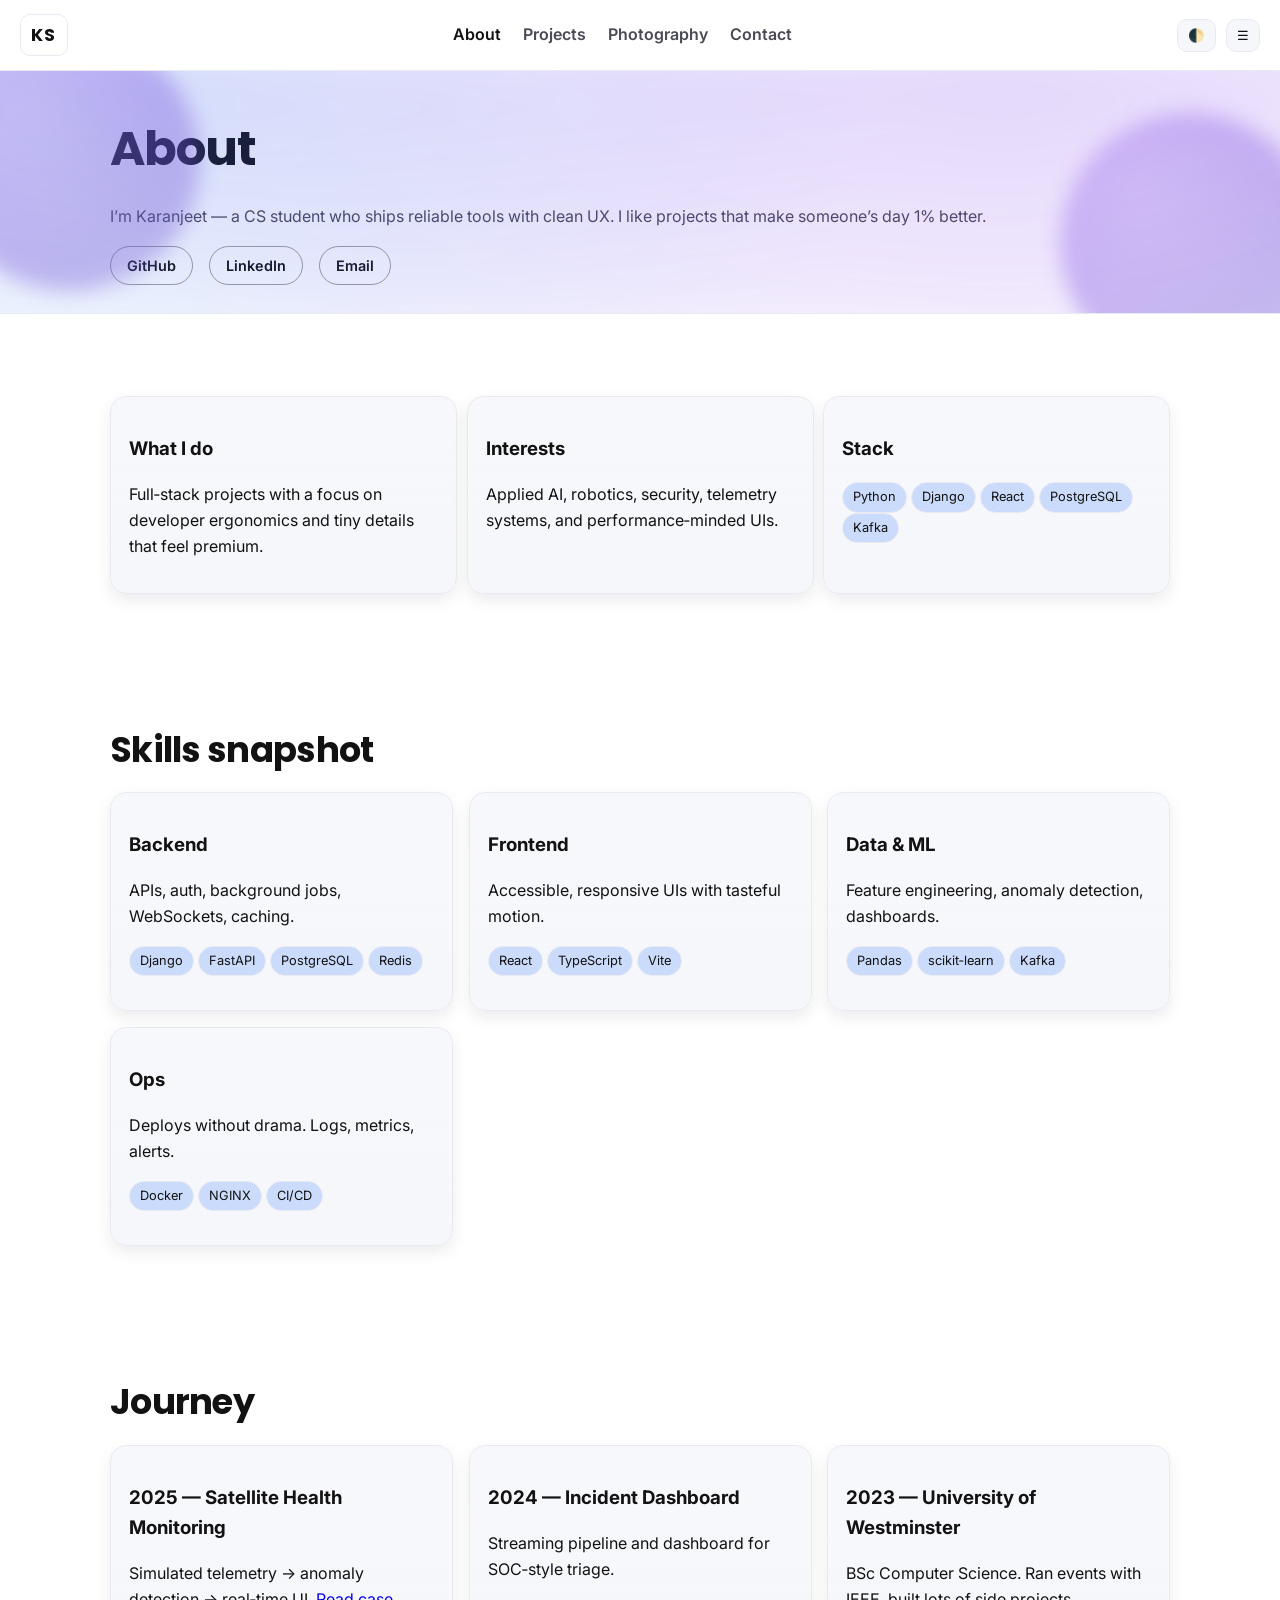
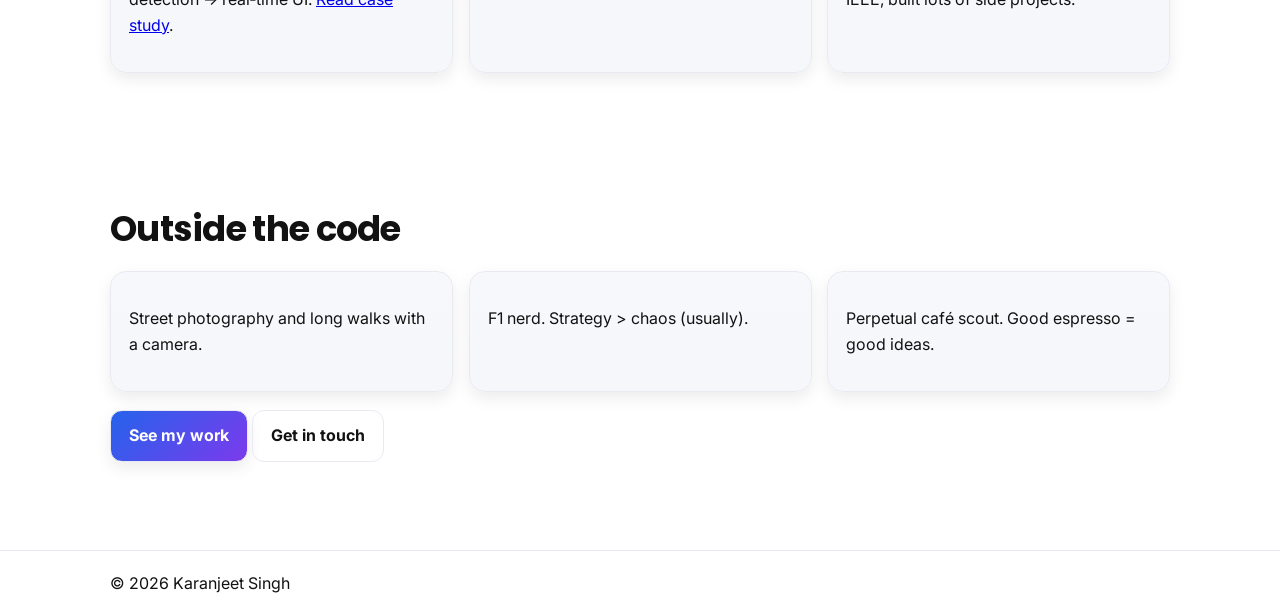
==== karans-web/about.html @ 2b8ff7bc "fix: flatten karans-web folder structure" ====
<!DOCTYPE html>
<html lang="en" data-theme="dark">
<head>
  <meta charset="utf-8" />
  <meta name="viewport" content="width=device-width,initial-scale=1" />
  <title>About — Karanjeet Singh</title>
  <meta name="description" content="About Karanjeet Singh — Computer Science student & aspiring Software Engineer focusing on clean UX, practical tooling, and ML‑tinged projects." />

  <!-- SEO & Social Sharing -->
  <link rel="canonical" href="https://YOUR-DOMAIN/about.html">
  <meta property="og:type" content="website">
  <meta property="og:title" content="About — Karanjeet Singh">
  <meta property="og:description" content="Who I am, what I’ve built, and how I work.">
  <meta property="og:image" content="https://YOUR-DOMAIN/assets/preview.jpg">
  <meta name="twitter:card" content="summary_large_image">

  <!-- JSON-LD: Person -->
  <script type="application/ld+json">
  {
    "@context":"https://schema.org",
    "@type":"Person",
    "name":"Karanjeet Singh",
    "url":"https://YOUR-DOMAIN/",
    "sameAs": ["https://github.com/YOUR","https://www.linkedin.com/in/YOUR"]
  }
  </script>

  <link rel="stylesheet" href="styles.css" />
  <link rel="preconnect" href="https://fonts.googleapis.com">
  <link rel="preconnect" href="https://fonts.gstatic.com" crossorigin>
  <link href="https://fonts.googleapis.com/css2?family=Poppins:wght@300;600;700&family=Inter:wght@400;600&display=swap" rel="stylesheet">
</head>
<body>
<a class="skip-link" href="#content">Skip to content</a>

<header class="site-header">
  <a href="index.html" class="logo">KS</a>
  <nav class="nav" id="nav">
    <a class="magnetic" href="about.html">About</a>
    <a class="magnetic" href="projects.html">Projects</a>
    <a class="magnetic" href="photos.html">Photography</a>
    <a class="magnetic" href="contact.html">Contact</a>
  </nav>
  <div class="header-actions">
    <button class="btn-ico" id="themeToggle" aria-label="Toggle theme">🌓</button>
    <button class="btn-ico" id="menuToggle" aria-label="Menu">☰</button>
  </div>
</header>

<main id="content">

  <!-- Hero -->
  <section class="hero">
    <div class="container reveal">
      <h1>About</h1>
      <p class="lede">I’m Karanjeet — a CS student who ships reliable tools with clean UX. I like projects that make someone’s day 1% better.</p>

      <div class="social-links">
        <a href="https://github.com/YOUR" target="_blank" rel="noopener">GitHub</a>
        <a href="https://www.linkedin.com/in/YOUR" target="_blank" rel="noopener">LinkedIn</a>
        <a href="mailto:you@example.com">Email</a>
      </div>
    </div>
    <div class="mesh parallax" aria-hidden="true"></div>
    <div class="orb orb-1 parallax" aria-hidden="true"></div>
    <div class="orb orb-2 parallax" aria-hidden="true"></div>
  </section>

  <!-- Quick highlights -->
  <section class="section">
    <div class="container">
      <ul class="highlights reveal">
        <li class="card">
          <h3>What I do</h3>
          <p>Full‑stack projects with a focus on developer ergonomics and tiny details that feel premium.</p>
        </li>
        <li class="card">
          <h3>Interests</h3>
          <p>Applied AI, robotics, security, telemetry systems, and performance‑minded UIs.</p>
        </li>
        <li class="card">
          <h3>Stack</h3>
          <p><span class="pill">Python</span> <span class="pill">Django</span> <span class="pill">React</span> <span class="pill">PostgreSQL</span> <span class="pill">Kafka</span></p>
        </li>
      </ul>
    </div>
  </section>

  <!-- Skills grid -->
  <section class="section">
    <div class="container">
      <h2 class="reveal">Skills snapshot</h2>
      <div class="grid cards reveal">
        <div class="card">
          <h3>Backend</h3>
          <p>APIs, auth, background jobs, WebSockets, caching.</p>
          <p><span class="pill">Django</span> <span class="pill">FastAPI</span> <span class="pill">PostgreSQL</span> <span class="pill">Redis</span></p>
        </div>
        <div class="card">
          <h3>Frontend</h3>
          <p>Accessible, responsive UIs with tasteful motion.</p>
          <p><span class="pill">React</span> <span class="pill">TypeScript</span> <span class="pill">Vite</span></p>
        </div>
        <div class="card">
          <h3>Data & ML</h3>
          <p>Feature engineering, anomaly detection, dashboards.</p>
          <p><span class="pill">Pandas</span> <span class="pill">scikit‑learn</span> <span class="pill">Kafka</span></p>
        </div>
        <div class="card">
          <h3>Ops</h3>
          <p>Deploys without drama. Logs, metrics, alerts.</p>
          <p><span class="pill">Docker</span> <span class="pill">NGINX</span> <span class="pill">CI/CD</span></p>
        </div>
      </div>
    </div>
  </section>

  <!-- Timeline -->
  <section class="section">
    <div class="container">
      <h2 class="reveal">Journey</h2>
      <div class="grid cards reveal">
        <div class="card">
          <h3>2025 — Satellite Health Monitoring</h3>
          <p>Simulated telemetry → anomaly detection → real‑time UI. <a href="case-study.html">Read case study</a>.</p>
        </div>
        <div class="card">
          <h3>2024 — Incident Dashboard</h3>
          <p>Streaming pipeline and dashboard for SOC‑style triage.</p>
        </div>
        <div class="card">
          <h3>2023 — University of Westminster</h3>
          <p>BSc Computer Science. Ran events with IEEE, built lots of side projects.</p>
        </div>
      </div>
    </div>
  </section>

  <!-- Fun facts -->
  <section class="section">
    <div class="container">
      <h2 class="reveal">Outside the code</h2>
      <div class="grid cards reveal">
        <div class="card"><p>Street photography and long walks with a camera.</p></div>
        <div class="card"><p>F1 nerd. Strategy > chaos (usually).</p></div>
        <div class="card"><p>Perpetual café scout. Good espresso = good ideas.</p></div>
      </div>
      <p class="reveal" style="margin-top:18px">
        <a class="btn primary pulse" href="projects.html">See my work</a>
        <a class="btn ghost" href="contact.html">Get in touch</a>
      </p>
    </div>
  </section>

</main>

<footer class="site-footer">
  <div class="footer-inner">
    <span>© <span id="year"></span> Karanjeet Singh</span>
    <a href="#top" class="btn back-to-top">↑ Top</a>
  </div>
</footer>

<script src="script.js"></script>
</body>
</html>
---- karans-web/styles.css ----
/* ============ Design tokens ============ */
:root{
  --bg:#0b0b10; --text:#e6e6ef; --muted:#a7a7b4; --card:#121219; --border:#1f1f2b;
  --accent1:#6a5acd; --accent2:#7c3aed; --accent3:#2563eb;
  --shadow-sm:0 6px 16px rgba(0,0,0,.25); --shadow:0 10px 30px rgba(0,0,0,.35);
  --radius:12px; --radius-lg:16px;
  --space-1:6px; --space-2:10px; --space-3:14px; --space-4:20px; --space-5:28px; --space-6:40px; --space-7:64px;
  --elev: translateY(-2px);
  --anim-fast:.18s cubic-bezier(.2,.8,.2,1);
  --anim-med:.35s cubic-bezier(.2,.8,.2,1);
  --anim-slow:.8s cubic-bezier(.2,.8,.2,1);
}
:root[data-theme='light']{
  --bg:#fff; --text:#121212; --muted:#4a4a55; --card:#f6f7fb; --border:#e9e9f2;
  --shadow-sm:0 6px 16px rgba(0,0,0,.08); --shadow:0 10px 25px rgba(0,0,0,.10);
}

*{box-sizing:border-box}
html,body{height:100%}
body{
  margin:0; background:var(--bg); color:var(--text);
  font-family:Inter,system-ui,-apple-system,Segoe UI,Roboto,sans-serif;
  line-height:1.6; text-rendering:optimizeLegibility; -webkit-font-smoothing:antialiased;
  scroll-behavior:smooth;
  transition: background-color .35s linear, color .35s linear; /* theme crossfade */
}

/* ===== Accessibility ===== */
.skip-link{position:absolute;left:-9999px;top:auto;width:1px;height:1px;overflow:hidden}
.skip-link:focus{
  position:fixed;left:var(--space-4);top:var(--space-4);z-index:1000;
  background:var(--card);color:var(--text);padding:var(--space-2) var(--space-3);
  border:1px solid var(--border);border-radius:var(--radius);
}
:focus-visible{outline:3px solid color-mix(in oklab,var(--accent2) 45%,transparent);outline-offset:2px;border-radius:8px}

/* ===== Header / Nav ===== */
.site-header{
  position:sticky;top:0;z-index:50;display:flex;justify-content:space-between;align-items:center;
  padding:var(--space-3) var(--space-4);border-bottom:1px solid var(--border);
  backdrop-filter:blur(8px);background:color-mix(in oklab,var(--bg) 85%, transparent);
  transition: background-color var(--anim-med), border-color var(--anim-med);
}
.logo{
  font-family:Poppins,Inter,sans-serif;font-weight:700;letter-spacing:.08em;text-decoration:none;color:var(--text);
  font-size:1.1rem;border:1px solid var(--border);padding:6px 10px;border-radius:10px;will-change:transform;
  transition: transform var(--anim-fast);
}
.logo:hover{transform: translateY(-1px)}
.nav{display:flex;gap:22px}
.nav a{color:var(--muted);text-decoration:none;font-weight:600;transition: color var(--anim-fast)}
.nav a.is-active,.nav a:hover{color:var(--text)}
/* make magnetic nav links visibly movable */
.nav a.magnetic{display:inline-block;will-change:transform;transition:transform .12s ease}

.header-actions{display:flex;gap:10px;align-items:center}
.btn-ico{
  background:var(--card);color:var(--text);border:1px solid var(--border);
  padding:8px 10px;border-radius:10px;cursor:pointer;position:relative;overflow:hidden;
  transition: transform var(--anim-fast), background-color var(--anim-fast), border-color var(--anim-fast);
}
.btn-ico:active{transform:scale(.97)}

/* ===== Layout ===== */
.container{max-width:1100px;margin:0 auto;padding-inline:20px}
.section{padding:var(--space-7) 0}
h1,h2{font-family:Poppins,Inter,sans-serif;font-weight:700;letter-spacing:-.02em}
h1{font-size:clamp(2rem,6vw,3rem);margin:0 0 var(--space-2)}
h2{font-size:clamp(1.6rem,4.5vw,2.2rem);margin:0 0 var(--space-3)}
.subhead,.lede,.caption,.about p,.content p{color:var(--muted)}

/* ===== Hero + flourishes ===== */
.hero{
  position:relative;overflow:hidden;padding:var(--space-6) 0 var(--space-5);
  border-bottom:1px solid var(--border);
}
.mesh{
  position:absolute;inset:-20%;
  background:
    radial-gradient(1000px 600px at 70% -10%, color-mix(in oklab,var(--accent2) 40%, transparent), transparent),
    radial-gradient(800px 500px at 20% 10%, color-mix(in oklab,var(--accent3) 35%, transparent), transparent);
  filter:blur(40px);opacity:.6;pointer-events:none;
  animation: meshFloat 28s ease-in-out infinite alternate;
}
@keyframes meshFloat{
  0%{transform:translate3d(-1%,0,0) scale(1)}
  100%{transform:translate3d(1%,1%,0) scale(1.02)}
}
.orb{position:absolute;width:260px;height:260px;border-radius:50%;
  background:radial-gradient(circle at 30% 30%,#ffffff40,transparent 60%),linear-gradient(135deg,var(--accent2),var(--accent1));
  filter:blur(10px);opacity:.35;pointer-events:none;
}
.orb-1{top:-40px;left:-60px;animation:orbDrift 36s ease-in-out infinite alternate}
.orb-2{bottom:-60px;right:-40px;animation:orbDrift 42s ease-in-out infinite alternate-reverse}
@keyframes orbDrift{
  0%{transform:translate3d(0,0,0) scale(1)}
  50%{transform:translate3d(10px,6px,0) scale(1.03)}
  100%{transform:translate3d(-6px,10px,0) scale(1.02)}
}

/* ===== Buttons / Ripple ===== */
.btn{
  display:inline-block;padding:12px 18px;border-radius:var(--radius);text-decoration:none;font-weight:700;border:1px solid var(--border);
  position:relative;overflow:hidden;transition: transform var(--anim-fast), box-shadow var(--anim-fast), background-color var(--anim-fast), color var(--anim-fast);
}
.btn.primary{background:linear-gradient(135deg,var(--accent3),var(--accent2));color:#fff;box-shadow:var(--shadow-sm)}
.btn.ghost{background:transparent;color:var(--text)}
.btn:hover{transform:var(--elev);box-shadow:var(--shadow)}
.btn .ripple{
  position:absolute;border-radius:999px;transform:translate(-50%,-50%);pointer-events:none;
  background:color-mix(in oklab, #fff 35%, transparent);opacity:.45;animation:ripple .6s ease-out forwards;
}
@keyframes ripple{from{width:0;height:0;opacity:.45}to{width:300px;height:300px;opacity:0}}

/* ===== Social link chips (transparent glow) ===== */
.social-links{display:flex;gap:1rem;margin-top:1rem;flex-wrap:wrap}
.social-links a{
  display:inline-block;padding:.45rem 1rem;border:1.5px solid color-mix(in oklab,var(--text) 40%,transparent);
  border-radius:999px;font-size:.9rem;font-weight:600;text-decoration:none;color:var(--text);
  transition:transform .2s ease, border-color .2s ease, color .2s ease, box-shadow .2s ease;
}
.social-links a:hover{
  border-color: color-mix(in oklab,var(--accent3) 75%,transparent);
  color: color-mix(in oklab,var(--accent3) 85%,var(--text));
  box-shadow:0 0 10px color-mix(in oklab,var(--accent3) 40%,transparent);
  transform: translateY(-2px);
}

/* ===== Chips / Pills ===== */
.chip{padding:8px 12px;border-radius:999px;border:1px solid var(--border);background:var(--card);color:var(--text);cursor:pointer;font-weight:600;transition: transform var(--anim-fast), background-color var(--anim-fast)}
.chip:hover{transform:translateY(-1px)}
.chip.active{outline:2px solid color-mix(in oklab,var(--accent2) 35%, transparent)}
.pill{display:inline-block;padding:4px 10px;font-size:.8rem;border-radius:999px;background:color-mix(in oklab,var(--accent3) 20%,var(--card));border:1px solid var(--border);color:var(--text)}

/* ===== Cards / Tilt / Image zoom ===== */
.grid.cards{display:grid;grid-template-columns:repeat(auto-fit,minmax(260px,1fr));gap:16px}
.card{
  display:block;padding:18px;border-radius:var(--radius-lg);text-decoration:none;color:var(--text);
  background:linear-gradient(180deg,color-mix(in oklab,var(--card) 86%,transparent),color-mix(in oklab,var(--card) 100%,transparent));
  border:1px solid var(--border);box-shadow:var(--shadow-sm);outline:2px solid transparent;
  transition: transform var(--anim-med), outline-color var(--anim-med), box-shadow var(--anim-med);
  transform-style: preserve-3d; will-change: transform;
}
.card:hover{outline-color:color-mix(in oklab,var(--accent2) 35%,transparent);box-shadow:var(--shadow)}
.project-card .thumb img, .masonry img{transition: transform var(--anim-slow)}
.project-card:hover .thumb img, .masonry img:hover{transform:scale(1.04)}

/* ===== Forms ===== */
label{display:block;margin:0 0 var(--space-2);font-weight:600}
input,textarea,select{
  width:100%;padding:12px;border-radius:10px;border:1px solid var(--border);background:var(--card);color:var(--text);
  transition: border-color var(--anim-fast), background-color var(--anim-fast);
}
input:focus,textarea:focus,select:focus{border-color:color-mix(in oklab,var(--accent3) 40%,transparent)}

/* ===== Page helpers ===== */
.highlights{display:grid;grid-template-columns:repeat(auto-fit,minmax(220px,1fr));gap:10px;padding:0;margin:18px 0 0;list-style:none}
.masonry{column-count:2;column-gap:12px}
.masonry img{width:100%;margin-bottom:12px;border-radius:14px;border:1px solid var(--border);display:block}
.contact-inner{display:grid;grid-template-columns:1.1fr .9fr;gap:22px;align-items:start}
.projects-grid{display:grid;grid-template-columns:repeat(auto-fit,minmax(280px,1fr));gap:18px}
.project-card{display:grid;grid-template-rows:180px auto auto;overflow:hidden}
.project-card .thumb{background:#0f0f17;border-bottom:1px solid var(--border)}
.project-card .thumb img{width:100%;height:100%;object-fit:cover;display:block}
.project-card .content{padding:16px 16px 6px}
.project-card .content h2{margin:6px 0 6px;font-size:1.15rem}
.project-card .card-footer{display:flex;gap:10px;justify-content:space-between;align-items:center;padding:12px 16px 16px}

/* ===== Code blocks (case study) ===== */
pre{background:var(--card);border:1px solid var(--border);padding:var(--space-3);border-radius:var(--radius);overflow:auto}
code{font-family:ui-monospace,SFMono-Regular,Menlo,Consolas,monospace;font-size:.92em}

/* ===== Footer / Back-to-top ===== */
.site-footer{border-top:1px solid var(--border);padding:var(--space-4) 0}
.footer-inner{max-width:1100px;margin:0 auto;padding-inline:20px;display:flex;align-items:center;justify-content:space-between}
.back-to-top{position:fixed;right:18px;bottom:18px;display:none}
.back-to-top.show{display:inline-block;animation:bttPulse 2.4s ease-in-out infinite}
@keyframes bttPulse{0%,100%{transform:translateY(0)}50%{transform:translateY(-2px)}}

/* ===== Progress bar (top) & transitions ===== */
.progress-bar{
  position:fixed;inset:0 0 auto 0;height:3px;background:linear-gradient(90deg,var(--accent3),var(--accent2));transform-origin:0 50%;
  transform:scaleX(0);z-index:60;box-shadow:0 1px 0 rgba(0,0,0,.1);
}
.page-transition{position:fixed;inset:0;background:var(--bg);z-index:9999;opacity:0;pointer-events:none;transition:opacity .35s ease}
.page-transition.active{opacity:1;pointer-events:auto}

/* ===== Reveals (staggered) ===== */
.reveal{opacity:0;transform:translateY(10px)}
.reveal.in{opacity:1;transform:none;transition:opacity .5s ease, transform .5s ease}
.reveal.delay-1{transition-delay:.05s}.reveal.delay-2{transition-delay:.12s}.reveal.delay-3{transition-delay:.18s}

/* ===== Easter egg toast & fireworks canvas ===== */
.egg-toast{
  position:fixed;left:50%;bottom:20px;transform:translateX(-50%);
  background:var(--card);color:var(--text);border:1px solid var(--border);
  padding:10px 14px;border-radius:12px;opacity:0;transition:opacity .25s ease;pointer-events:none;z-index:100000;
}
.egg-toast.show{opacity:1}
#fx-canvas{position:fixed;inset:0;width:100vw;height:100vh;pointer-events:none;z-index:99999;display:block}

/* ===== Mobile ===== */
@media (max-width:900px){
  .nav{display:none}
  .nav.open{
    display:flex;position:absolute;top:60px;right:20px;flex-direction:column;gap:12px;
    padding:14px;background:var(--card);border:1px solid var(--border);border-radius:12px;
    animation: menuPop var(--anim-med);
  }
  .masonry{column-count:1}
  .contact-inner{grid-template-columns:1fr}
}
@keyframes menuPop{from{opacity:0;transform:translateY(-4px)}to{opacity:1;transform:none}}

/* ===== Reduced motion & JS fallback ===== */
@media (prefers-reduced-motion: reduce){
  *{animation:none !important;transition:none !important;scroll-behavior:auto}
  .reveal{opacity:1 !important; transform:none !important}
}
html:not(.js) .reveal { opacity: 1 !important; transform: none !important; }
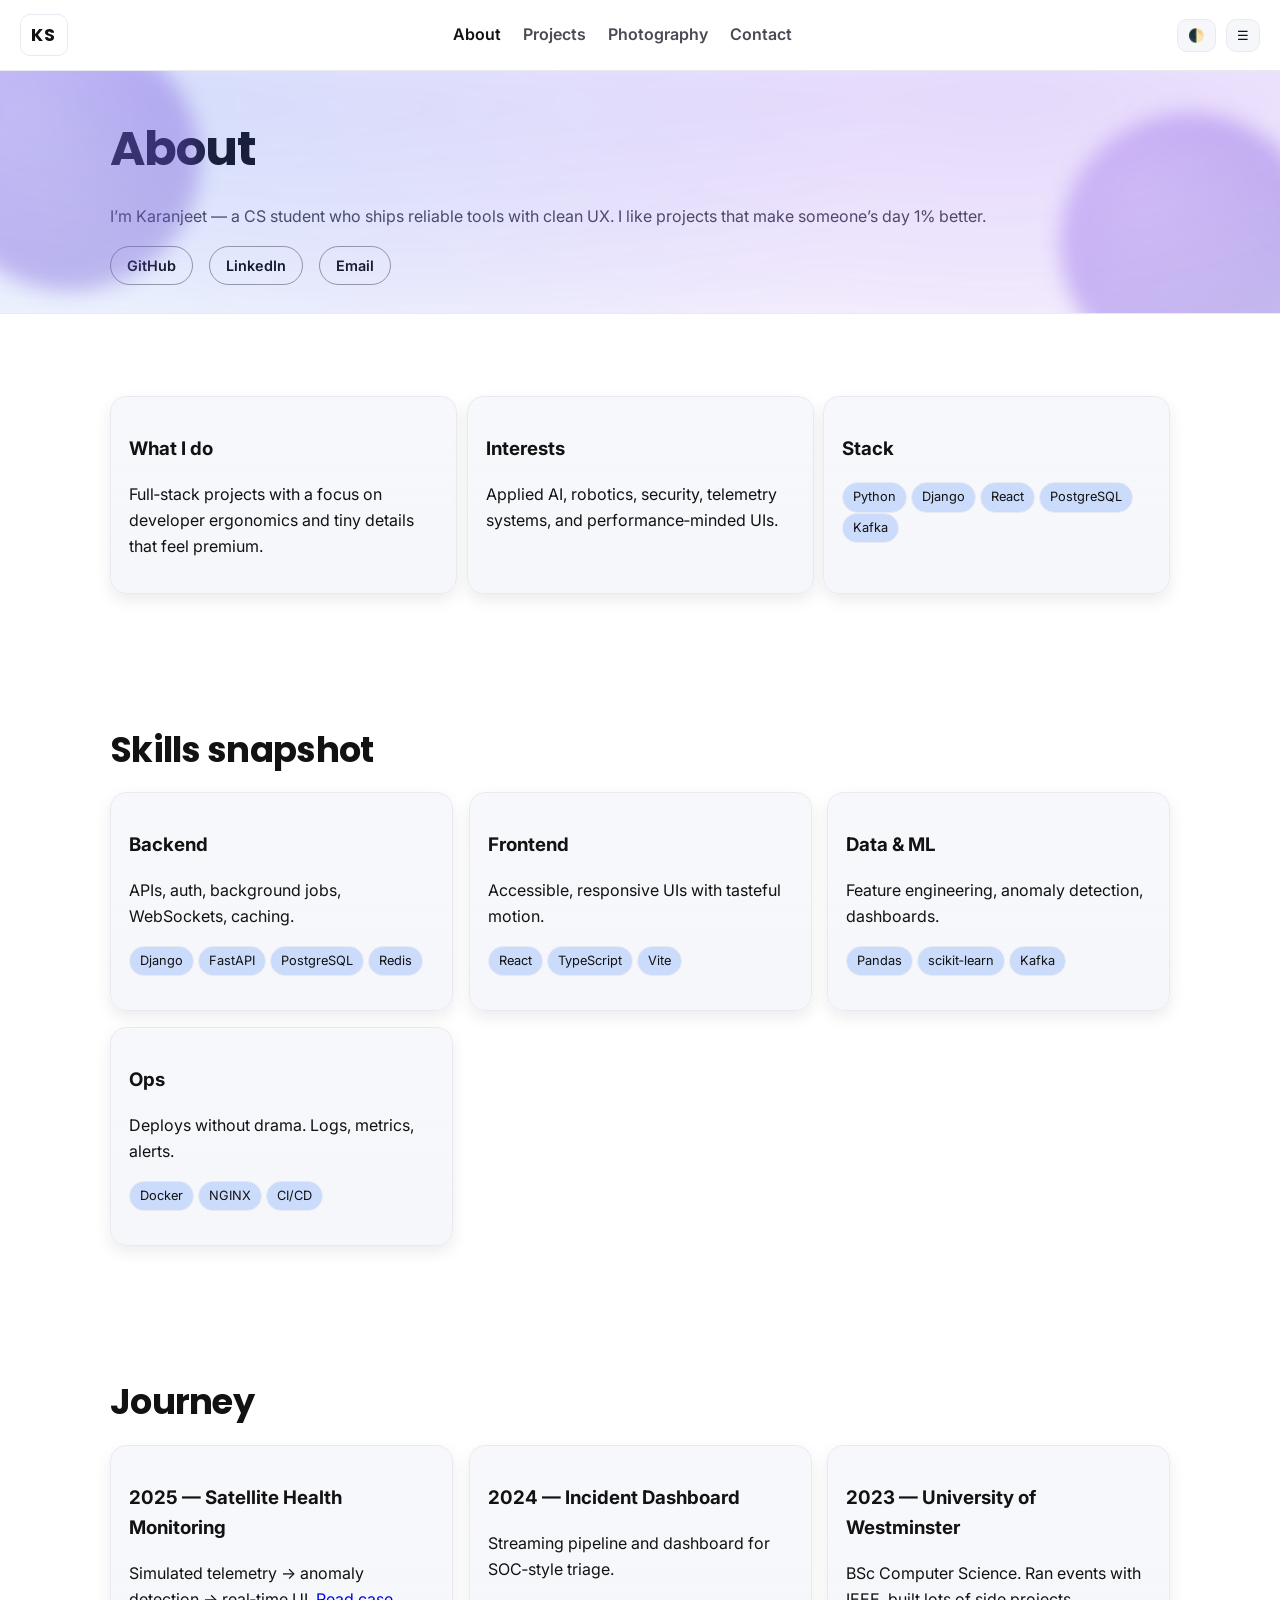
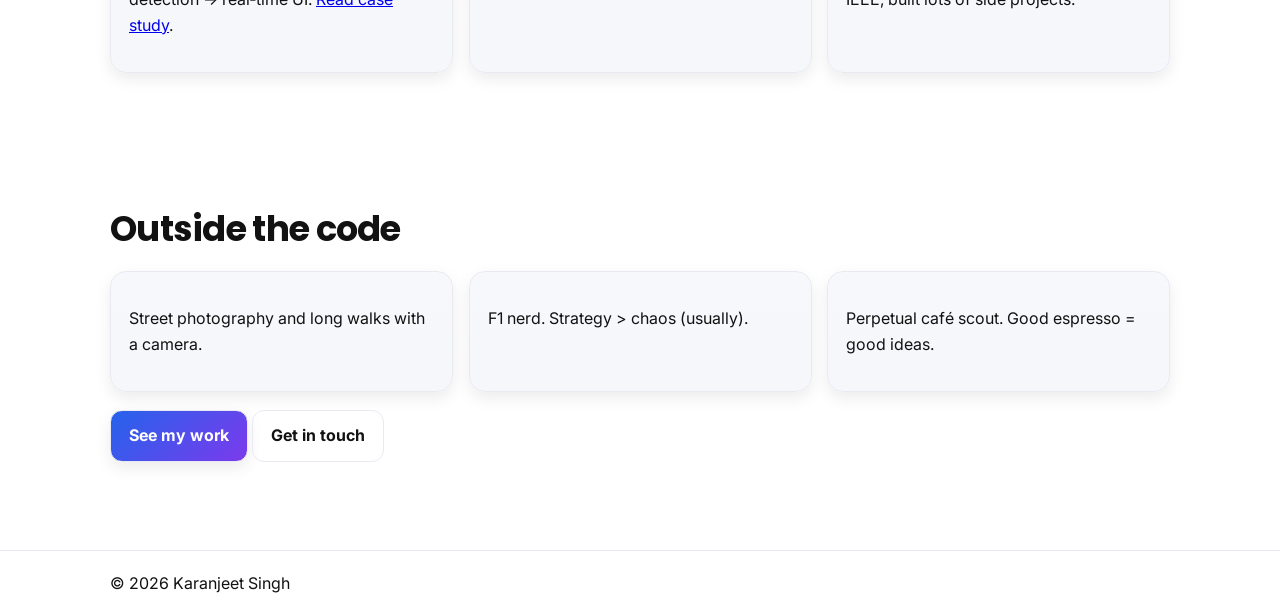
==== commit 98e9d403: "favicon and cover images" ====
--- a/karans-web/about.html
+++ b/karans-web/about.html
@@ -6,13 +6,21 @@
   <title>About — Karanjeet Singh</title>
   <meta name="description" content="About Karanjeet Singh — Computer Science student & aspiring Software Engineer focusing on clean UX, practical tooling, and ML‑tinged projects." />
 
+
+    <!-- Favicon -->
+  <link rel="icon" href="/favicon.ico" sizes="any">
+  <link rel="icon" type="image/png" href="/images/og-cover.jpg">
+  <link rel="apple-touch-icon" href="/images/og-cover.jpg">
+  <meta name="theme-color" content="#0b0b0e">
+  
   <!-- SEO & Social Sharing -->
-  <link rel="canonical" href="https://YOUR-DOMAIN/about.html">
-  <meta property="og:type" content="website">
-  <meta property="og:title" content="About — Karanjeet Singh">
-  <meta property="og:description" content="Who I am, what I’ve built, and how I work.">
-  <meta property="og:image" content="https://YOUR-DOMAIN/assets/preview.jpg">
-  <meta name="twitter:card" content="summary_large_image">
+    <link rel="canonical" href="https://www.karanjeet-singh.co.uk/">
+    <meta property="og:type" content="website">
+    <meta property="og:title" content="Karan">
+    <meta property="og:description" content="Welcome to my personal website! I'm Karanjeet Singh, a Computer Science student and aspiring Software Engineer. Explore my projects, photography, and get in touch.">
+    <meta property="og:image" content="https://www.karanjeet-singh.co.uk/og-cover.jpg">
+    <meta name="twitter:card" content="summary_large_image">
+    <meta name="twitter:image" content="https://www.karanjeet-singh.co.uk/og-cover.jpg">
 
   <!-- JSON-LD: Person -->
   <script type="application/ld+json">
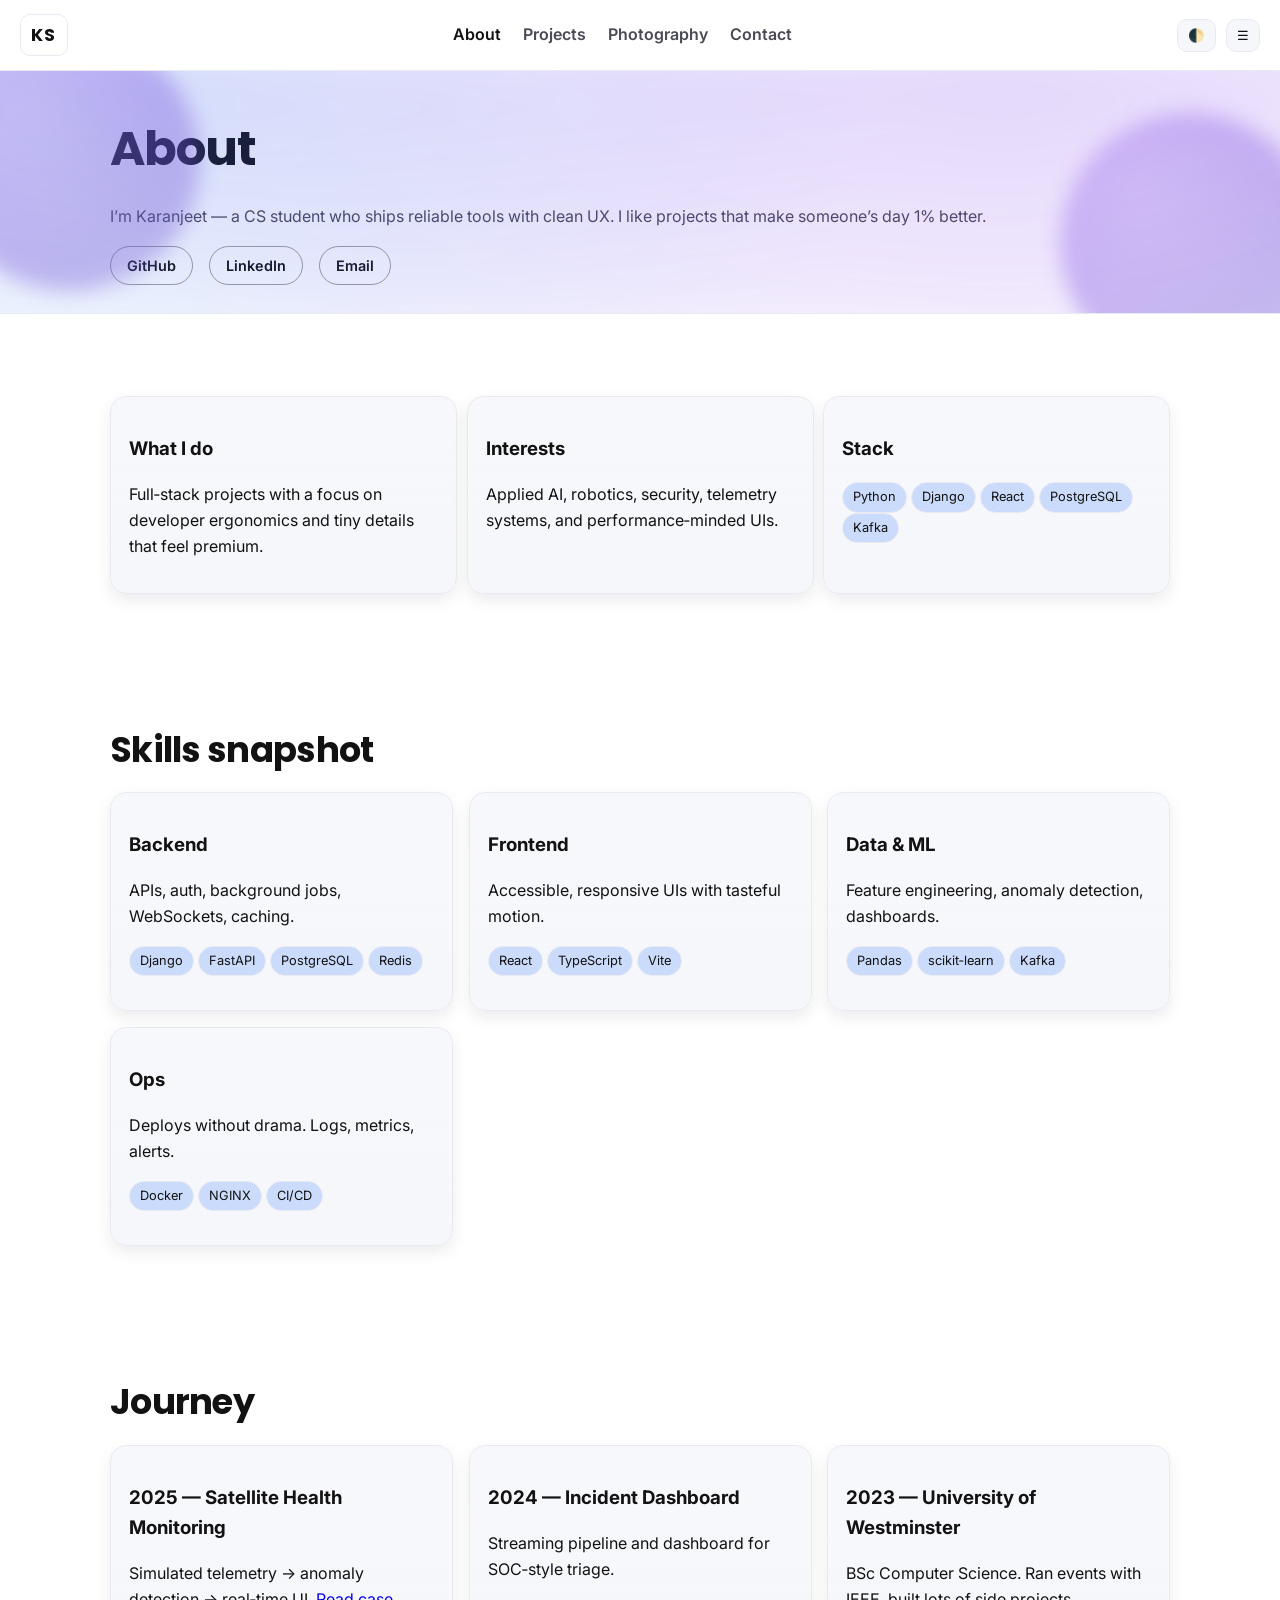
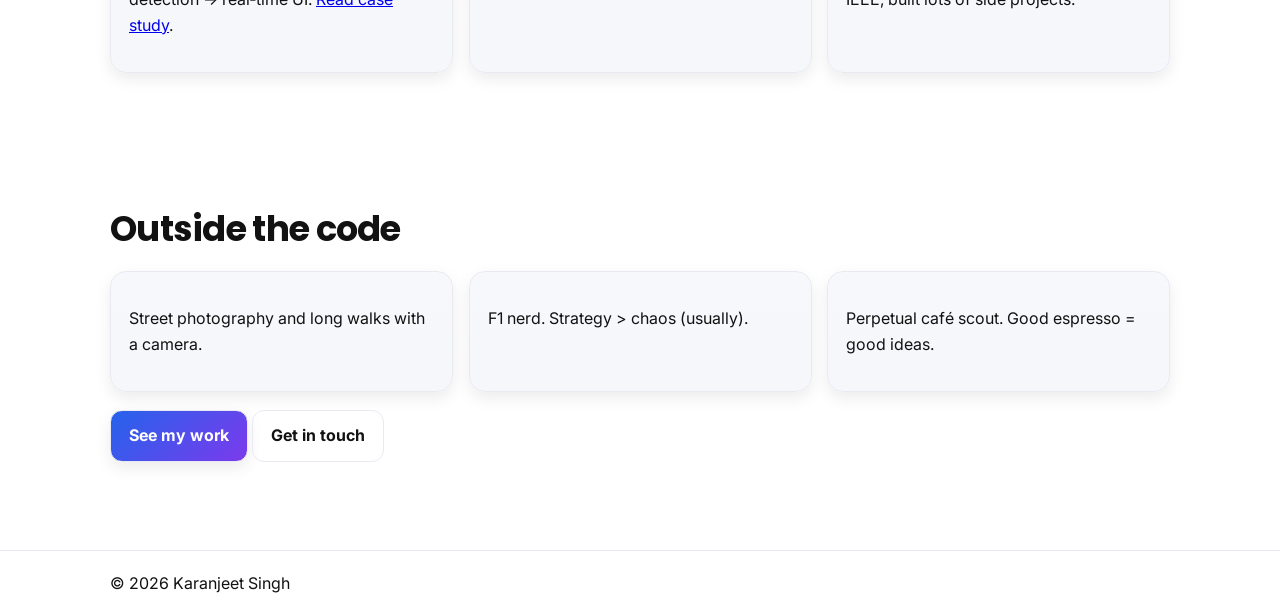
==== commit 62ef5be8: "social links updated" ====
--- a/karans-web/about.html
+++ b/karans-web/about.html
@@ -8,29 +8,31 @@
 
 
     <!-- Favicon -->
-  <link rel="icon" href="/favicon.ico" sizes="any">
-  <link rel="icon" type="image/png" href="/images/og-cover.jpg">
-  <link rel="apple-touch-icon" href="/images/og-cover.jpg">
-  <meta name="theme-color" content="#0b0b0e">
-  
-  <!-- SEO & Social Sharing -->
+    <link rel="icon" href="/favicon.ico" sizes="any">
+    <link rel="icon" type="image/png" href="images/og-cover.jpg">
+    <link rel="apple-touch-icon" href="images/og-cover.jpg">
+    <meta name="theme-color" content="#0b0b0e">
+    <!-- SEO & Social Sharing -->
     <link rel="canonical" href="https://www.karanjeet-singh.co.uk/">
     <meta property="og:type" content="website">
     <meta property="og:title" content="Karan">
     <meta property="og:description" content="Welcome to my personal website! I'm Karanjeet Singh, a Computer Science student and aspiring Software Engineer. Explore my projects, photography, and get in touch.">
-    <meta property="og:image" content="https://www.karanjeet-singh.co.uk/og-cover.jpg">
+    <meta property="og:image" content="images/og-cover.jpg">
     <meta name="twitter:card" content="summary_large_image">
-    <meta name="twitter:image" content="https://www.karanjeet-singh.co.uk/og-cover.jpg">
+    <meta name="twitter:image" content="images/og-cover.jpg">
 
   <!-- JSON-LD: Person -->
   <script type="application/ld+json">
-  {
-    "@context":"https://schema.org",
-    "@type":"Person",
-    "name":"Karanjeet Singh",
-    "url":"https://YOUR-DOMAIN/",
-    "sameAs": ["https://github.com/YOUR","https://www.linkedin.com/in/YOUR"]
-  }
+    {
+        "@context":"https://schema.org",
+        "@type":"Person",
+        "name":"Karanjeet Singh",
+        "url":"https://https://www.karanjeet-singh.co.uk/index.html/",
+        "sameAs":[
+            "https://github.com/Karan-Singh16",
+            "https://www.linkedin.com/in/karanjeet-singh-kingh16/"
+        ]
+    }
   </script>
 
   <link rel="stylesheet" href="styles.css" />
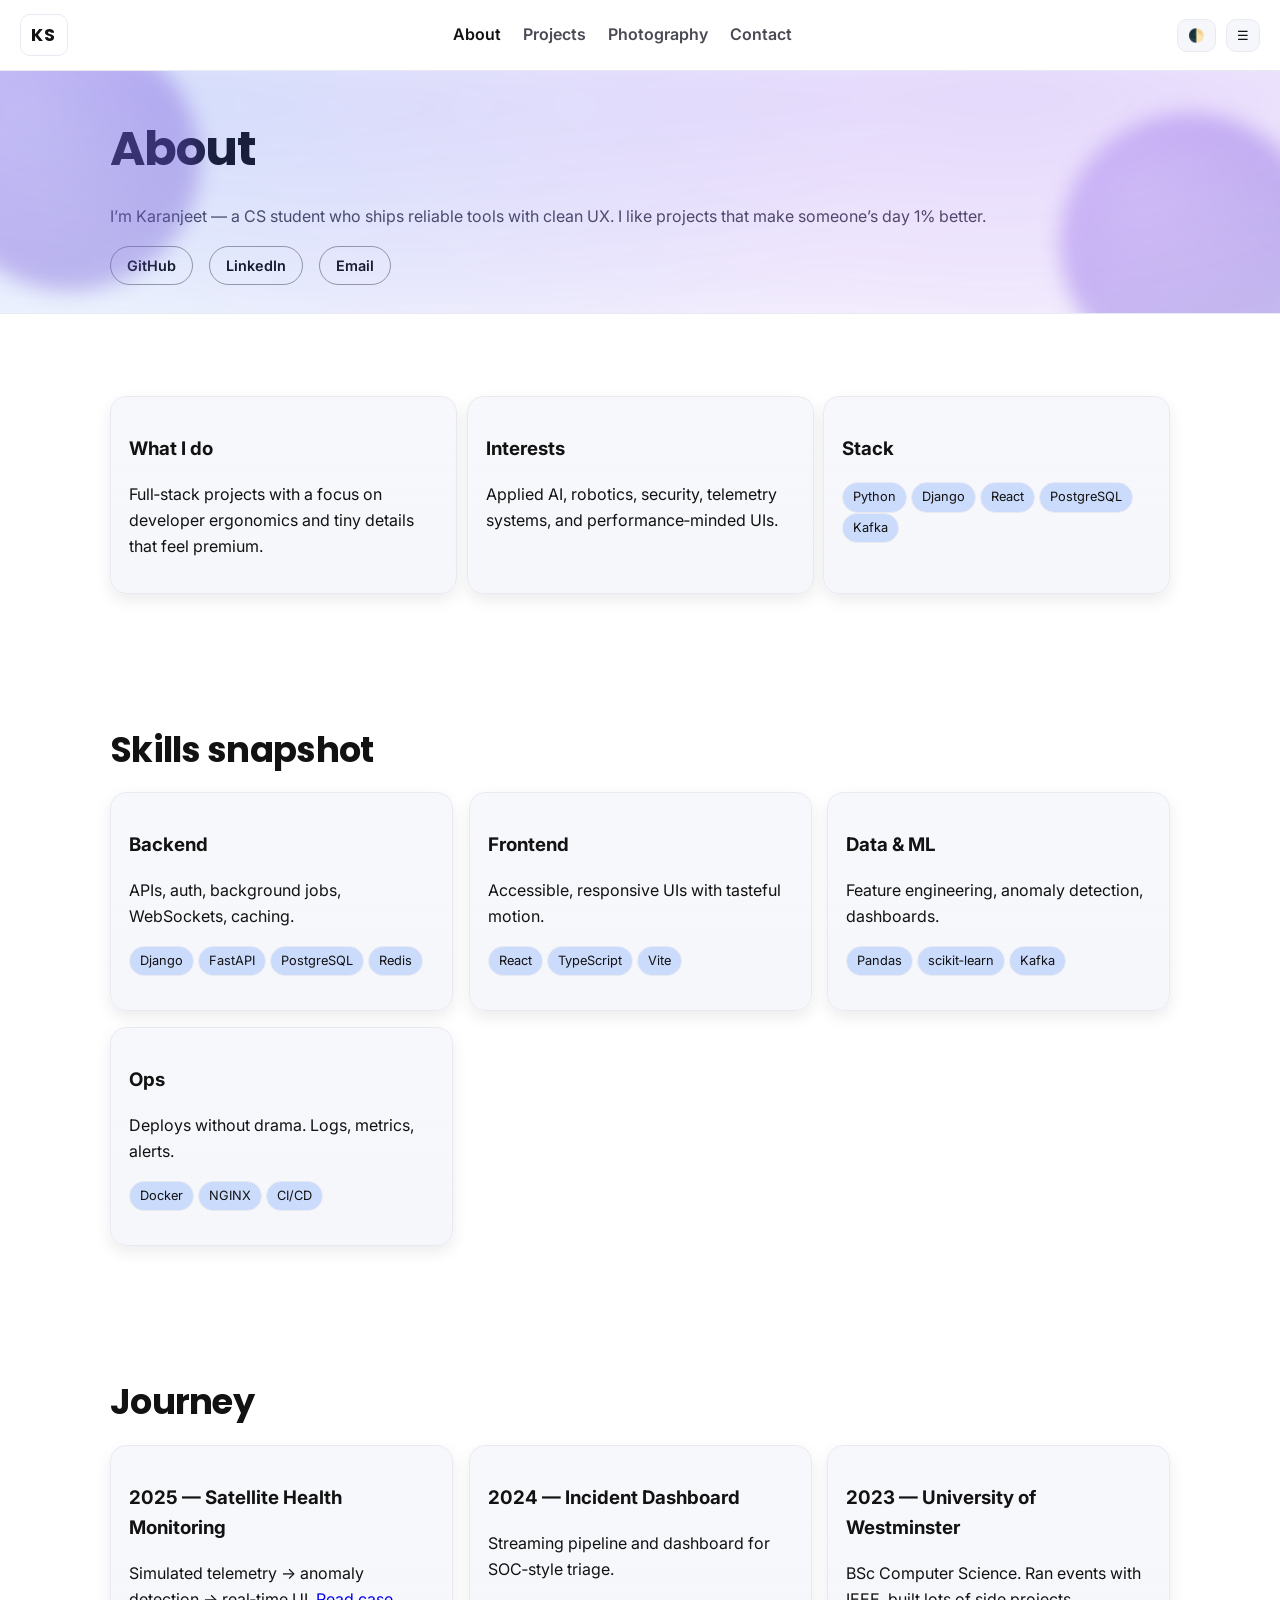
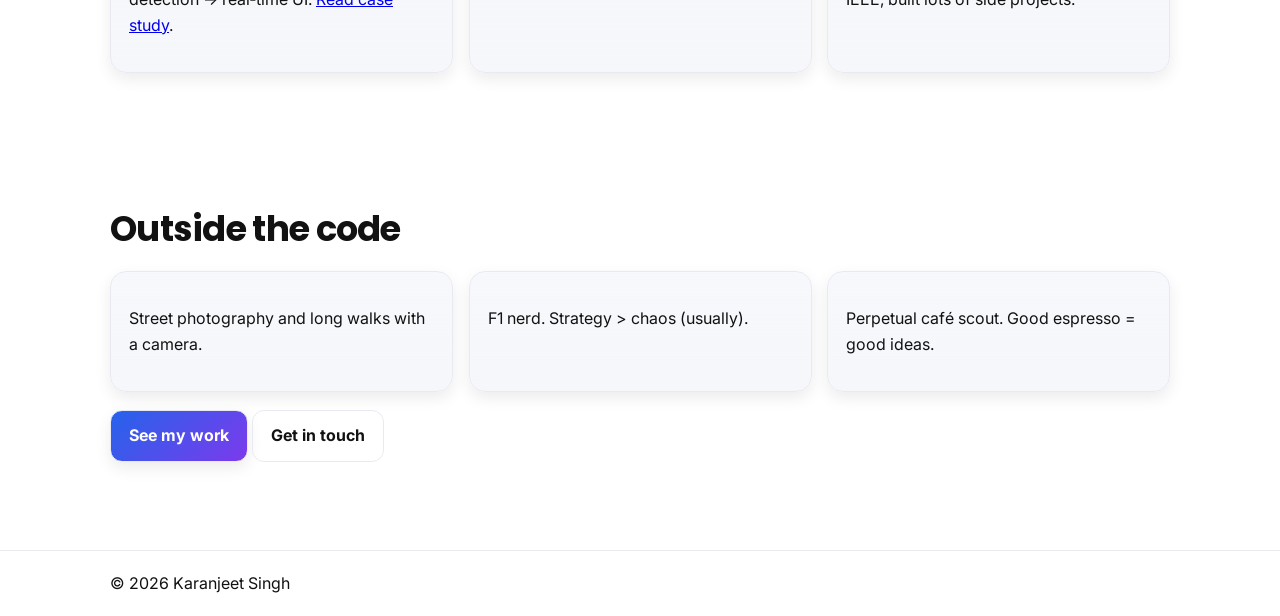
==== commit cad7dbd3: "social links updated again" ====
--- a/karans-web/about.html
+++ b/karans-web/about.html
@@ -66,9 +66,9 @@
       <p class="lede">I’m Karanjeet — a CS student who ships reliable tools with clean UX. I like projects that make someone’s day 1% better.</p>
 
       <div class="social-links">
-        <a href="https://github.com/YOUR" target="_blank" rel="noopener">GitHub</a>
-        <a href="https://www.linkedin.com/in/YOUR" target="_blank" rel="noopener">LinkedIn</a>
-        <a href="mailto:you@example.com">Email</a>
+        <a href="https://github.com/Karan-Singh16" target="_blank" rel="noopener">GitHub</a>
+        <a href="https://www.linkedin.com/in/karanjeet-singh-kingh16/" target="_blank" rel="noopener">LinkedIn</a>
+        <a href="mailto:karanjeet1612@outlook.com">Email</a>
       </div>
     </div>
     <div class="mesh parallax" aria-hidden="true"></div>
